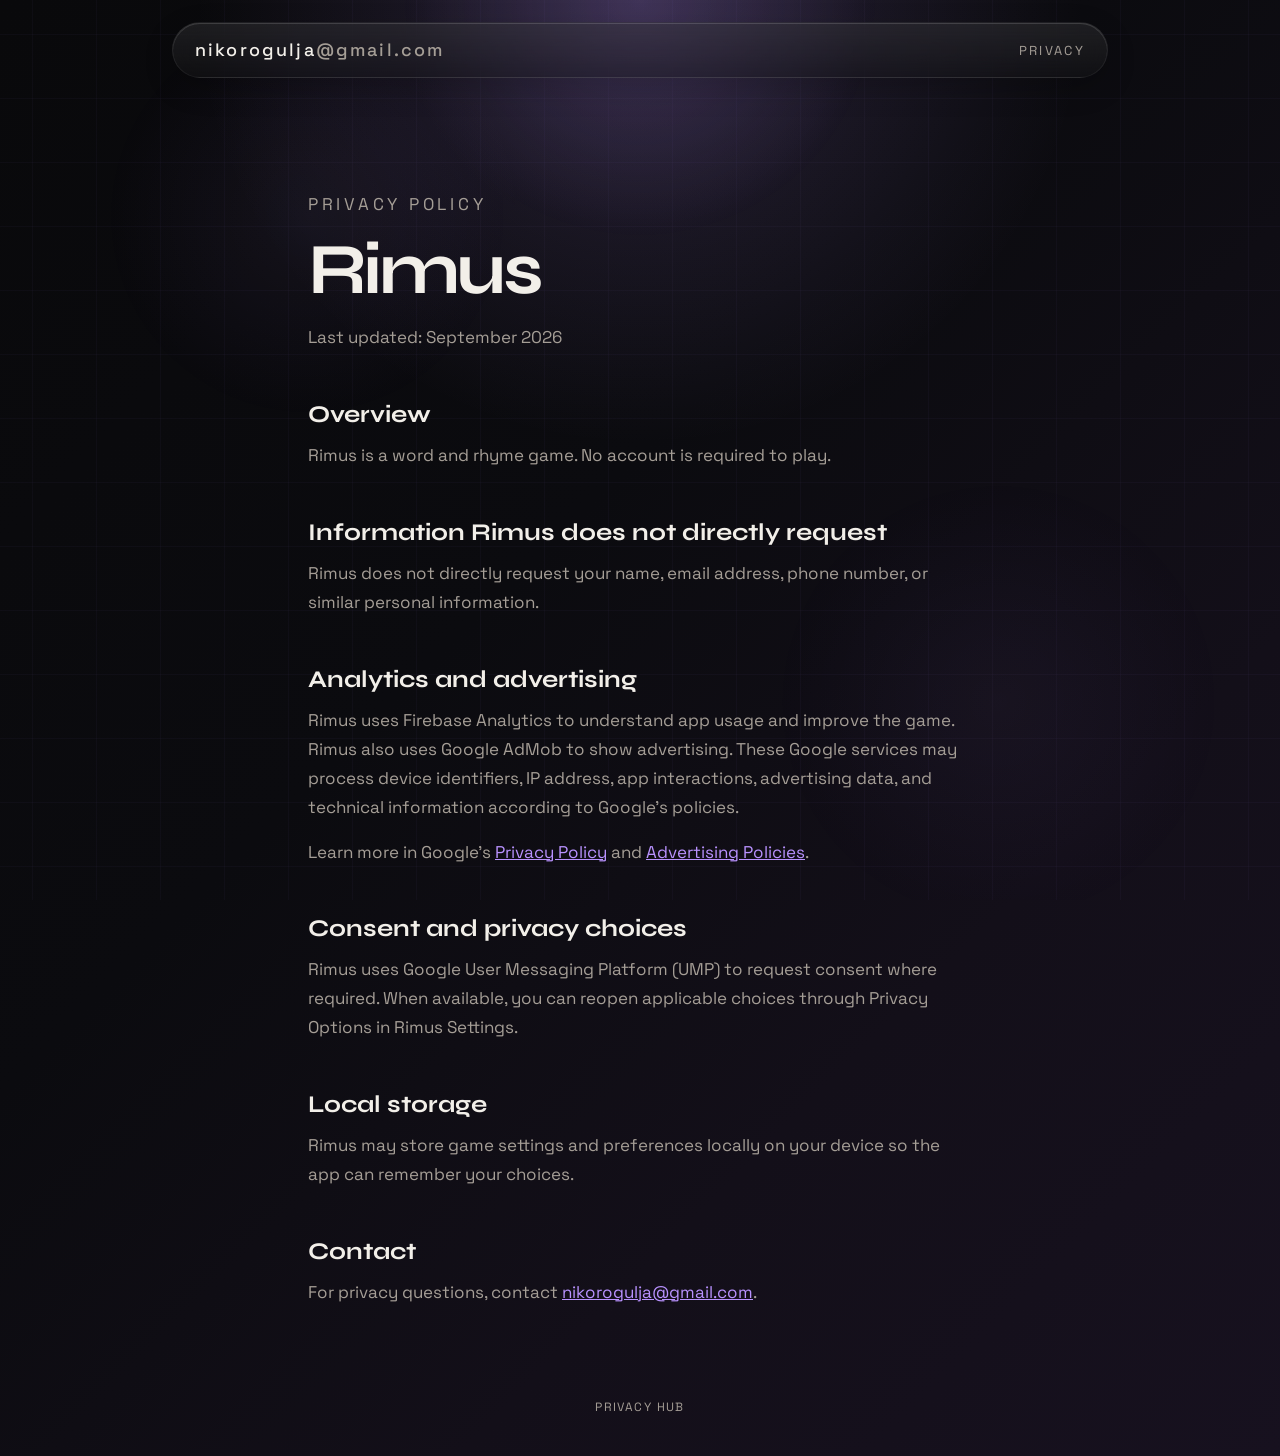
==== privacy/rimus/index.html @ 179a32e9 "docs: add Rimus privacy policy pages" ====
<!DOCTYPE html>
<html lang="en">
<head>
  <meta charset="UTF-8">
  <meta name="viewport" content="width=device-width, initial-scale=1.0">
  <title>Rimus Privacy Policy | Nikola Rogulja</title>
  <link rel="preconnect" href="https://fonts.googleapis.com">
  <link rel="preconnect" href="https://fonts.gstatic.com" crossorigin>
  <link href="https://fonts.googleapis.com/css2?family=Manrope:wght@400;500;700;800&family=Space+Grotesk:wght@400;500;700&family=Syne:wght@700;800&display=swap" rel="stylesheet">
  <link rel="stylesheet" href="../../style.css">
</head>
<body>
  <main class="page privacy-page">
    <header class="topbar">
      <div class="topbar-shell">
        <a href="../../" class="brand">nikorogulja<span class="brand-domain">@gmail.com</span></a>
        <a href="../" class="topbar-contact">privacy</a>
      </div>
    </header>

    <article class="privacy-content">
      <p class="section-kicker">Privacy Policy</p>
      <h1>Rimus</h1>
      <p class="privacy-updated">Last updated: September 2026</p>

      <h2>Overview</h2>
      <p>Rimus is a word and rhyme game. No account is required to play.</p>

      <h2>Information Rimus does not directly request</h2>
      <p>Rimus does not directly request your name, email address, phone number, or similar personal information.</p>

      <h2>Analytics and advertising</h2>
      <p>Rimus uses Firebase Analytics to understand app usage and improve the game. Rimus also uses Google AdMob to show advertising. These Google services may process device identifiers, IP address, app interactions, advertising data, and technical information according to Google’s policies.</p>
      <p>Learn more in Google’s <a href="https://policies.google.com/privacy" target="_blank" rel="noopener noreferrer">Privacy Policy</a> and <a href="https://policies.google.com/technologies/ads" target="_blank" rel="noopener noreferrer">Advertising Policies</a>.</p>

      <h2>Consent and privacy choices</h2>
      <p>Rimus uses Google User Messaging Platform (UMP) to request consent where required. When available, you can reopen applicable choices through Privacy Options in Rimus Settings.</p>

      <h2>Local storage</h2>
      <p>Rimus may store game settings and preferences locally on your device so the app can remember your choices.</p>

      <h2>Contact</h2>
      <p>For privacy questions, contact <a href="mailto:nikorogulja@gmail.com">nikorogulja@gmail.com</a>.</p>
    </article>

    <footer class="site-footer"><a href="../">Privacy hub</a></footer>
  </main>
</body>
</html>
---- style.css ----
:root {
  --bg: #0b0b0d;
  --border: rgba(255, 255, 255, 0.08);
  --text: #f2efe9;
  --text-soft: #a59e96;
  --accent: #b992ff;
  --glass-bg: rgba(11, 11, 15, 0.18);
  --glass-highlight: rgba(255, 255, 255, 0.03);
  --glass-blur: 8px;
  --pill-radius: 16px;
  --section-gap: 112px;
}

* {
  box-sizing: border-box;
}

html {
  scroll-behavior: smooth;
}

body {
  margin: 0;
  font-family: "Space Grotesk", Arial, sans-serif;
  color: var(--text);
  background:
    radial-gradient(circle at 50% 0%, rgba(185, 146, 255, 0.18), transparent 28%),
    linear-gradient(135deg, #09090b 0%, #0b0b0f 40%, #130f19 70%, #17111f 100%);
}

body::before {
  content: "";
  position: fixed;
  inset: 0;
  pointer-events: none;
  background:
    radial-gradient(circle at 50% 0%, rgba(185, 146, 255, 0.18), transparent 22%),
    radial-gradient(circle at 24% 24%, rgba(185, 146, 255, 0.07), transparent 18%),
    radial-gradient(circle at 78% 78%, rgba(185, 146, 255, 0.05), transparent 20%);
  opacity: 0.9;
}

body::after {
  content: "";
  position: fixed;
  inset: 0;
  pointer-events: none;
  background-image:
    linear-gradient(rgba(185, 146, 255, 0.16) 1px, transparent 1px),
    linear-gradient(90deg, rgba(185, 146, 255, 0.16) 1px, transparent 1px);
  background-size: 64px 64px;
  background-position: center;
  opacity: 0.22;
  z-index: 0;
}

.page {
  position: relative;
  z-index: 1;
  width: min(100%, 960px);
  margin: 0 auto;
  padding: 12px;
}

.topbar {
  position: sticky;
  top: 0;
  z-index: 10;
  padding-top: 10px;
}

.topbar.is-scrolled .topbar-shell {
  padding: 10px 16px;
}

.topbar-shell {
  display: flex;
  align-items: center;
  justify-content: space-between;
  padding: 18px 22px;
  border: 1px solid rgba(255, 255, 255, 0.06);
  border-radius: 999px;
  background:
    linear-gradient(180deg, rgba(255, 255, 255, 0.08), rgba(255, 255, 255, 0.02)),
    rgba(12, 12, 16, 0.42);
  box-shadow:
    inset 0 1px 0 rgba(255, 255, 255, 0.14),
    0 10px 30px rgba(0, 0, 0, 0.18);
  backdrop-filter: blur(16px) saturate(112%);
  -webkit-backdrop-filter: blur(16px) saturate(112%);
  transition: padding 0.28s ease, background 0.28s ease, backdrop-filter 0.28s ease;
}

.brand,
.soft-pill,
.project-link,
.contact-links a,
.section-link {
  text-decoration: none;
}

.brand {
  color: var(--text);
  font-family: "Space Grotesk", Arial, sans-serif;
  font-size: 18px;
  font-weight: 500;
  line-height: 1;
  letter-spacing: 0.12em;
  text-transform: lowercase;
}

.brand-domain {
  color: var(--text-soft);
}

.topbar-contact {
  color: var(--text-soft);
  font-size: 13px;
  letter-spacing: 0.18em;
  text-transform: uppercase;
  text-decoration: none;
}

.topbar-contact:hover {
  color: var(--text);
}

.soft-pill,
.project-link,
.section-link {
  display: inline-flex;
  align-items: center;
  justify-content: center;
  min-height: 40px;
  padding: 0 16px;
  border: 1px solid var(--border);
  border-radius: var(--pill-radius);
  background:
    linear-gradient(180deg, var(--glass-highlight), rgba(255, 255, 255, 0.008)),
    var(--glass-bg);
  box-shadow:
    inset 0 1px 0 rgba(255, 255, 255, 0.08),
    0 10px 30px rgba(0, 0, 0, 0.08);
  backdrop-filter: blur(var(--glass-blur)) saturate(106%);
  -webkit-backdrop-filter: blur(var(--glass-blur)) saturate(106%);
  color: var(--text-soft);
  font-size: 11px;
  letter-spacing: 0.16em;
  text-transform: uppercase;
  gap: 10px;
}

.hero {
  min-height: 78vh;
  display: flex;
  flex-direction: column;
  justify-content: flex-end;
  padding: 112px 16px 72px;
}

.section-kicker {
  margin: 0 0 18px;
  color: var(--accent);
  font-size: 26px;
  letter-spacing: 0.22em;
  text-transform: uppercase;
}

.hero-title,
.contact-title {
  margin: 0;
  font-family: "Syne", Arial, sans-serif;
  font-weight: 800;
  line-height: 0.94;
  letter-spacing: -0.06em;
}

.hero-title {
  font-size: clamp(48px, 9.5vw, 92px);
  max-width: none;
  white-space: nowrap;
  font-weight: 700;
}

.hero-bottom {
  display: grid;
  grid-template-columns: minmax(0, 620px) max-content;
  justify-content: space-between;
  align-items: start;
  gap: 48px;
  margin-top: 18px;
}

.hero-copy {
  max-width: 620px;
  margin: 0;
  color: var(--text-soft);
  font-size: clamp(15px, 1.5vw, 18px);
  line-height: 1.6;
}

.hero-pills {
  display: flex;
  flex-direction: column;
  align-items: flex-start;
  gap: 12px;
  margin-top: 0;
}

.accent-pill {
  color: #7cffae;
  border-color: rgba(124, 255, 174, 0.3);
}

.status-pill {
  color: #7cffae;
  border-color: rgba(124, 255, 174, 0.3);
  box-shadow:
    inset 0 1px 0 rgba(255, 255, 255, 0.08),
    0 0 0 1px rgba(124, 255, 174, 0.06),
    0 10px 30px rgba(0, 0, 0, 0.08);
}

.status-pill::before {
  content: "";
  width: 8px;
  height: 8px;
  border-radius: 999px;
  background: #36e27a;
  box-shadow: 0 0 10px rgba(54, 226, 122, 0.45);
  flex: 0 0 auto;
}

.status-dot {
  width: 8px;
  height: 8px;
  margin-right: 8px;
  border-radius: 999px;
  background: #36e27a;
  box-shadow: 0 0 10px rgba(54, 226, 122, 0.45);
}

.section {
  padding: 40px 14px 0;
}

.section-heading {
  display: flex;
  align-items: center;
  justify-content: space-between;
  gap: 24px;
}

.section-heading .section-kicker {
  margin: 0;
}

.section-rule {
  height: 1px;
  margin: 20px 0 28px;
  background: rgba(255, 255, 255, 0.1);
}

.project-card {
  border: 1px solid rgba(255, 255, 255, 0.08);
  border-radius: var(--pill-radius);
  background:
    linear-gradient(180deg, var(--glass-highlight), rgba(255, 255, 255, 0.008)),
    var(--glass-bg);
  box-shadow:
    inset 0 1px 0 rgba(255, 255, 255, 0.08),
    0 10px 30px rgba(0, 0, 0, 0.08);
  backdrop-filter: blur(var(--glass-blur)) saturate(106%);
  -webkit-backdrop-filter: blur(var(--glass-blur)) saturate(106%);
  overflow: hidden;
}

.resume-button::before {
  content: "";
  width: 8px;
  height: 8px;
  border-radius: 999px;
  background: #36e27a;
  box-shadow: 0 0 10px rgba(54, 226, 122, 0.45);
  flex: 0 0 auto;
}

.project-shelf {
  display: grid;
  grid-template-columns: minmax(0, 1fr);
  position: relative;
  gap: 10px;
  align-items: center;
}

.shelf-progress {
  height: 6px;
  margin: 0 54px 18px;
  overflow: hidden;
  border-radius: 999px;
  background: rgba(255, 255, 255, 0.06);
}

.shelf-progress span {
  display: block;
  width: 34%;
  height: 100%;
  background: var(--accent);
  border-radius: inherit;
  transform: translateX(0);
  transition: transform 0.2s ease, width 0.2s ease;
}

.project-list {
  display: flex;
  gap: 10px;
  overflow-x: auto;
  overflow-y: visible;
  scroll-behavior: smooth;
  scrollbar-width: none;
  padding: 0 54px 18px;
  scroll-padding-inline: 54px;
}

.project-list::-webkit-scrollbar {
  display: none;
}

.shelf-arrow {
  width: 42px;
  height: 74px;
  border: 1px solid var(--glass-border, rgba(255,255,255,0.08));
  border-radius: 14px;
  background:
    linear-gradient(180deg, rgba(255, 255, 255, 0.045), rgba(255, 255, 255, 0.012)),
    rgba(255,255,255,0.02);
  box-shadow:
    inset 0 1px 0 rgba(255,255,255,0.18),
    0 10px 26px rgba(0, 0, 0, 0.14);
  backdrop-filter: blur(10px) saturate(108%);
  -webkit-backdrop-filter: blur(10px) saturate(108%);
  color: var(--text);
  cursor: pointer;
  font-size: 26px;
  line-height: 1;
  position: absolute;
  top: 50%;
  z-index: 3;
  transform: translateY(-50%);
}

#shelf-prev {
  left: 0;
}

#shelf-next {
  right: 0;
}

.shelf-arrow:hover {
  color: var(--accent);
}

.project-card {
  width: 180px;
  min-width: 180px;
  min-height: 180px;
  padding: 18px;
  display: flex;
  align-items: center;
  justify-content: center;
  flex-direction: column;
  color: var(--text);
  text-align: center;
  cursor: pointer;
  border-bottom: 2px solid transparent;
  opacity: 0.88;
  transform: translateY(0);
  transition: opacity 0.25s ease, border-color 0.25s ease, transform 0.25s ease, box-shadow 0.25s ease, background 0.25s ease;
  position: relative;
  z-index: 1;
  overflow: visible;
}

.project-card:hover,
.project-card.active {
  border-bottom-color: var(--accent);
  opacity: 1;
  transform: translateY(8px);
  box-shadow:
    inset 0 1px 0 rgba(255, 255, 255, 0.16),
    0 14px 32px rgba(0, 0, 0, 0.15);
}

.project-card-icon {
  position: static;
  color: var(--accent);
  font-size: 66px;
  line-height: 1;
  margin-bottom: 16px;
}

.project-card-title {
  display: block;
  font-size: 16px;
  font-weight: 500;
  letter-spacing: 0.01em;
}

.project-detail {
  margin-top: 24px;
  padding: 24px;
  border: 1px solid rgba(255,255,255,0.08);
  border-radius: var(--pill-radius);
  background:
    linear-gradient(180deg, var(--glass-highlight), rgba(255, 255, 255, 0.008)),
    var(--glass-bg);
  box-shadow:
    inset 0 1px 0 rgba(255, 255, 255, 0.08),
    0 10px 30px rgba(0, 0, 0, 0.08);
  backdrop-filter: blur(var(--glass-blur)) saturate(106%);
  -webkit-backdrop-filter: blur(var(--glass-blur)) saturate(106%);
  animation: detail-fade 0.52s cubic-bezier(0.22, 1, 0.36, 1);
}

.games-video {
  margin-top: 36px;
}

.video-frame {
  overflow: hidden;
  border: 1px solid rgba(255, 255, 255, 0.08);
  border-radius: 16px;
  background:
    linear-gradient(180deg, var(--glass-highlight), rgba(255, 255, 255, 0.008)),
    var(--glass-bg);
}

.video-frame iframe {
  display: block;
  width: 100%;
  aspect-ratio: 16 / 9;
  border: 0;
}

.project-detail h3 {
  margin: 0;
  font-size: 30px;
}

.project-body {
  display: grid;
  gap: 18px;
  margin-top: 18px;
}

.project-facts {
  display: grid;
  gap: 8px;
}

.project-facts strong {
  color: var(--text);
  font-weight: 500;
}

.project-bullets {
  display: grid;
  gap: 8px;
  margin: 0;
  padding-left: 20px;
  color: var(--text-soft);
  font-size: 18px;
  line-height: 1.55;
}

.project-detail p,
.copy-grid p {
  margin: 0;
  color: var(--text-soft);
  font-size: 18px;
  line-height: 1.55;
}

.contact-links {
  display: flex;
  flex-wrap: wrap;
  gap: 10px;
}

.copy-grid {
  display: grid;
  gap: 30px;
  padding-bottom: 10px;
}

.resume-section {
  margin-top: 124px;
}

.resume-grid {
  display: grid;
  grid-template-columns: minmax(180px, 240px) minmax(0, 1fr);
  gap: 56px;
  align-items: start;
}

.resume-button {
  display: inline-flex;
  align-items: center;
  justify-content: center;
  gap: 10px;
  min-height: 56px;
  padding: 0 24px;
  color: var(--text);
  text-decoration: none;
  border: 1px solid rgba(255, 255, 255, 0.16);
  border-radius: var(--pill-radius);
  background:
    linear-gradient(180deg, var(--glass-highlight), rgba(255, 255, 255, 0.008)),
    var(--glass-bg);
  box-shadow:
    inset 0 1px 0 rgba(255, 255, 255, 0.08),
    0 10px 30px rgba(0, 0, 0, 0.08);
  backdrop-filter: blur(var(--glass-blur)) saturate(106%);
  -webkit-backdrop-filter: blur(var(--glass-blur)) saturate(106%);
}

.resume-button.status-pill {
  color: #7cffae;
  font-size: 11px;
  letter-spacing: 0.16em;
  text-transform: uppercase;
}

.resume-right {
  display: grid;
  gap: 14px;
}

.resume-row {
  display: grid;
  grid-template-columns: repeat(2, minmax(0, 1fr));
  gap: 36px;
  padding: 18px 0;
  border-bottom: 1px solid rgba(255, 255, 255, 0.12);
  background: transparent;
  border-radius: 0;
  box-shadow: none;
  backdrop-filter: none;
  -webkit-backdrop-filter: none;
}

.resume-meta {
  color: var(--text);
  font-size: clamp(22px, 3vw, 34px);
  line-height: 1;
  letter-spacing: -0.03em;
}

.resume-company {
  font-family: "Space Grotesk", Arial, sans-serif;
  font-size: clamp(22px, 3vw, 34px);
  line-height: 1;
  letter-spacing: -0.04em;
}

.resume-date {
  margin-top: 8px;
  color: var(--accent);
  font-size: 13px;
  letter-spacing: 0.08em;
  text-transform: uppercase;
}

.games-section {
  margin-top: var(--section-gap);
}

.about-section {
  margin-top: 156px;
}

.contact-section {
  margin-top: 170px;
  min-height: 82vh;
  display: flex;
  flex-direction: column;
  justify-content: center;
  padding-bottom: 80px;
}

.contact-title {
  margin-top: 6px;
  font-size: clamp(34px, 6vw, 56px);
  line-height: 1;
  letter-spacing: -0.04em;
}

.contact-title .brand-domain {
  font-size: 0.92em;
}

.contact-links {
  margin-top: 22px;
  justify-content: center;
  gap: 18px;
}

.contact-links a {
  color: var(--accent);
  font-size: 18px;
  letter-spacing: 0.16em;
  text-transform: uppercase;
}

.site-footer {
  padding: 16px 14px 28px;
  text-align: center;
}

.site-footer a {
  color: var(--text-soft);
  font-size: 12px;
  letter-spacing: 0.12em;
  text-decoration: none;
  text-transform: uppercase;
}

.site-footer a:hover,
.site-footer a:focus-visible {
  color: var(--text);
}

.privacy-page {
  min-height: 100vh;
  display: flex;
  flex-direction: column;
}

.privacy-content {
  width: min(100%, 720px);
  margin: 0 auto;
  padding: 112px 28px 56px;
}

.privacy-content h1,
.privacy-content h2 {
  font-family: "Syne", Arial, sans-serif;
}

.privacy-content h1 {
  margin: 0;
  font-size: clamp(42px, 8vw, 72px);
  line-height: 0.98;
  letter-spacing: -0.05em;
}

.privacy-content h2 {
  margin: 48px 0 12px;
  font-size: 24px;
}

.privacy-content p {
  margin: 0 0 16px;
  color: var(--text-soft);
  font-size: 17px;
  line-height: 1.7;
}

.privacy-content a:not(.section-link) {
  color: var(--accent);
}

.privacy-updated {
  margin-top: 18px !important;
}

.privacy-card {
  margin-top: 42px;
  padding: 24px;
  border: 1px solid var(--border);
  border-radius: var(--pill-radius);
  background: var(--glass-bg);
  box-shadow: inset 0 1px 0 rgba(255, 255, 255, 0.08), 0 10px 30px rgba(0, 0, 0, 0.08);
}

.privacy-card h2 {
  margin: 0 0 10px;
}

.privacy-page .site-footer {
  margin-top: auto;
}

@media (max-width: 767px) {
  .page {
    padding: 8px;
  }

  .topbar {
    padding-top: 8px;
  }

  .topbar-shell {
    padding: 16px 18px;
  }

  .brand {
    font-size: 22px;
    display: block;
    width: 100%;
  }

  .topbar-contact {
    display: none;
  }

  .hero {
    min-height: auto;
    padding: 104px 12px 28px;
  }

  .hero-bottom {
    grid-template-columns: 1fr;
    gap: 24px;
    margin-top: 16px;
  }

  .hero-title {
    white-space: normal;
  }

  .hero .section-kicker {
    white-space: nowrap;
    font-size: 13px;
    letter-spacing: 0.12em;
  }

  .hero-copy,
  .project-detail p,
  .copy-grid p {
    font-size: 16px;
  }

  .project-bullets {
    font-size: 16px;
  }

  .section,
  .contact-section {
    padding-left: 12px;
    padding-right: 12px;
  }

  .games-section {
    margin-top: 72px;
  }

  .about-section {
    margin-top: 86px;
  }

  .contact-section {
    margin-top: 120px;
    min-height: 82vh;
  }

  .contact-title {
    font-size: clamp(28px, 8vw, 42px);
    line-height: 1.04;
    overflow-wrap: anywhere;
  }

  .section-heading {
    display: block;
  }

  .section-link {
    margin-top: 18px;
  }

  .resume-section {
    margin-top: 96px;
  }

  .resume-grid,
  .resume-row {
    grid-template-columns: 1fr;
    gap: 18px;
  }

  .project-card {
    width: 150px;
    min-width: 150px;
    min-height: 150px;
  }

  .project-card-icon {
    font-size: 48px;
  }

  .section-kicker {
    font-size: 18px;
  }

  .privacy-content {
    padding: 84px 20px 40px;
  }

  .privacy-content p {
    font-size: 16px;
  }

  .shelf-progress {
    margin-left: 48px;
    margin-right: 48px;
  }
}

@keyframes detail-fade {
  from {
    opacity: 0;
    transform: translateY(-12px);
  }

  to {
    opacity: 1;
    transform: translateY(0);
  }
}
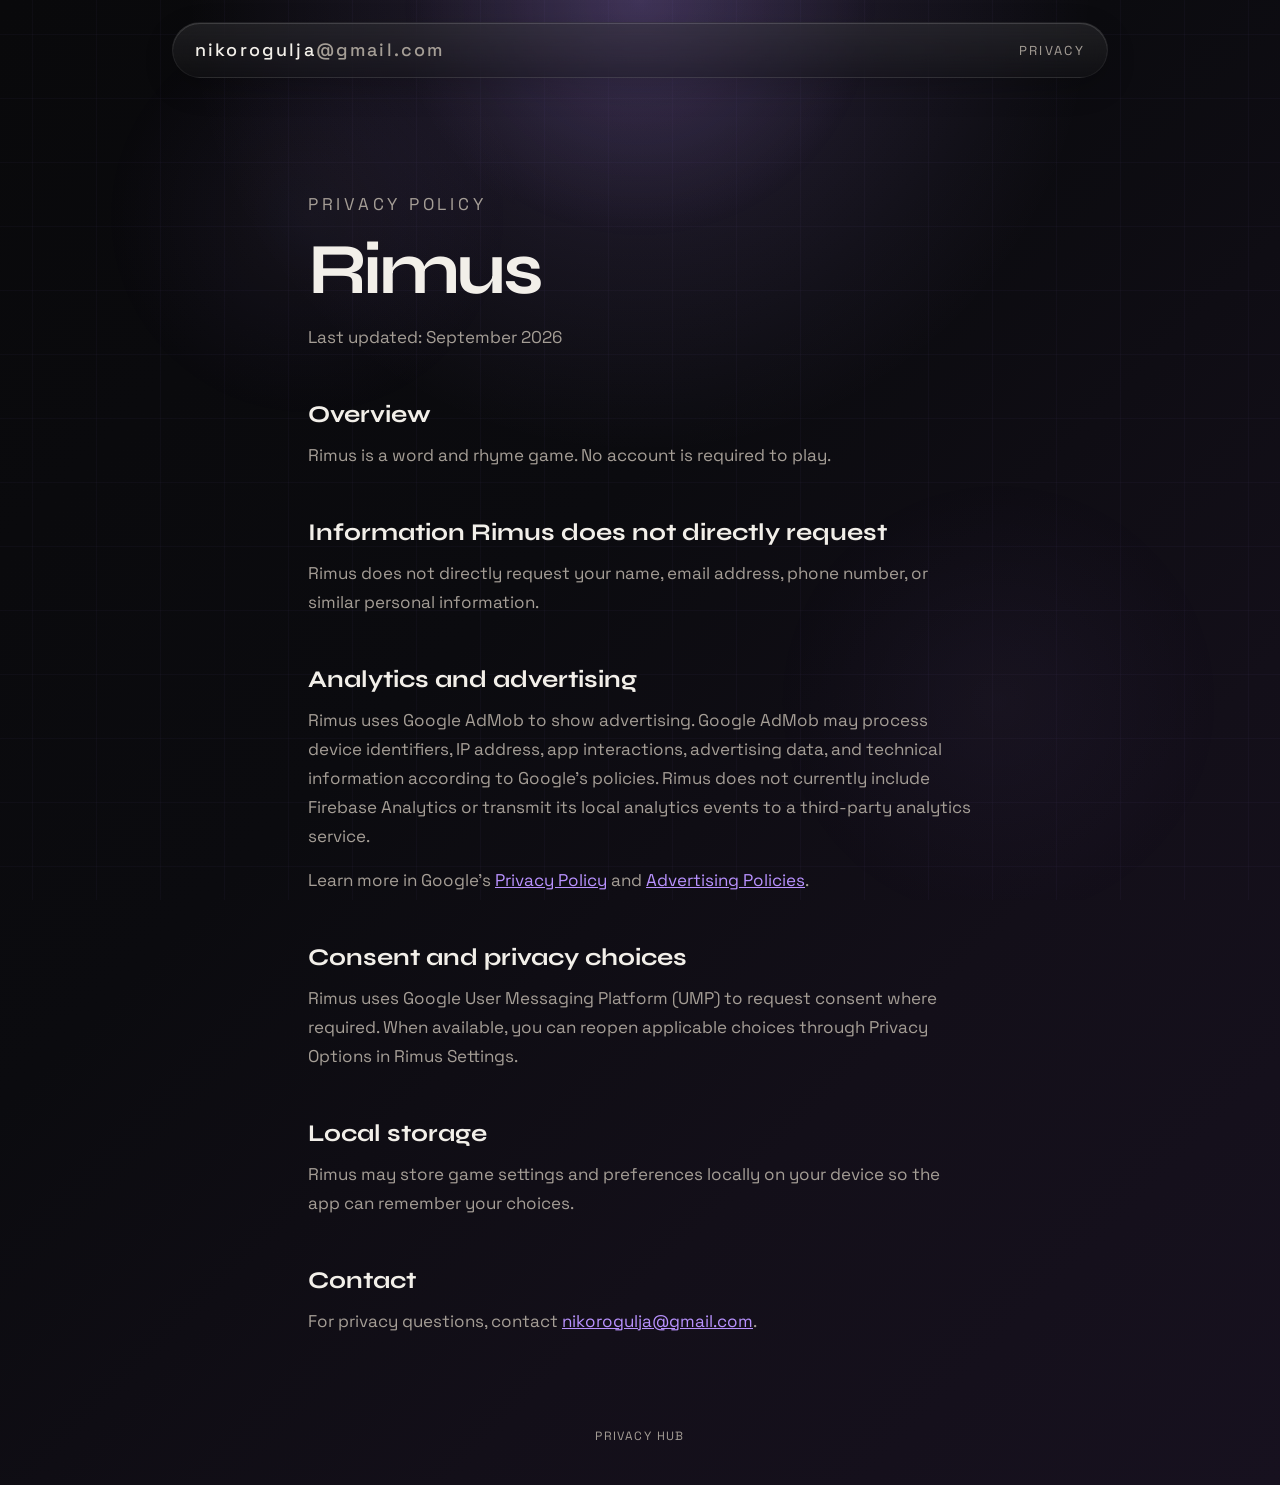
==== commit c1292f9b: "docs: align Rimus privacy policy with current analytics" ====
--- a/privacy/rimus/index.html
+++ b/privacy/rimus/index.html
@@ -30,7 +30,7 @@
       <p>Rimus does not directly request your name, email address, phone number, or similar personal information.</p>
 
       <h2>Analytics and advertising</h2>
-      <p>Rimus uses Firebase Analytics to understand app usage and improve the game. Rimus also uses Google AdMob to show advertising. These Google services may process device identifiers, IP address, app interactions, advertising data, and technical information according to Google’s policies.</p>
+      <p>Rimus uses Google AdMob to show advertising. Google AdMob may process device identifiers, IP address, app interactions, advertising data, and technical information according to Google’s policies. Rimus does not currently include Firebase Analytics or transmit its local analytics events to a third-party analytics service.</p>
       <p>Learn more in Google’s <a href="https://policies.google.com/privacy" target="_blank" rel="noopener noreferrer">Privacy Policy</a> and <a href="https://policies.google.com/technologies/ads" target="_blank" rel="noopener noreferrer">Advertising Policies</a>.</p>
 
       <h2>Consent and privacy choices</h2>
